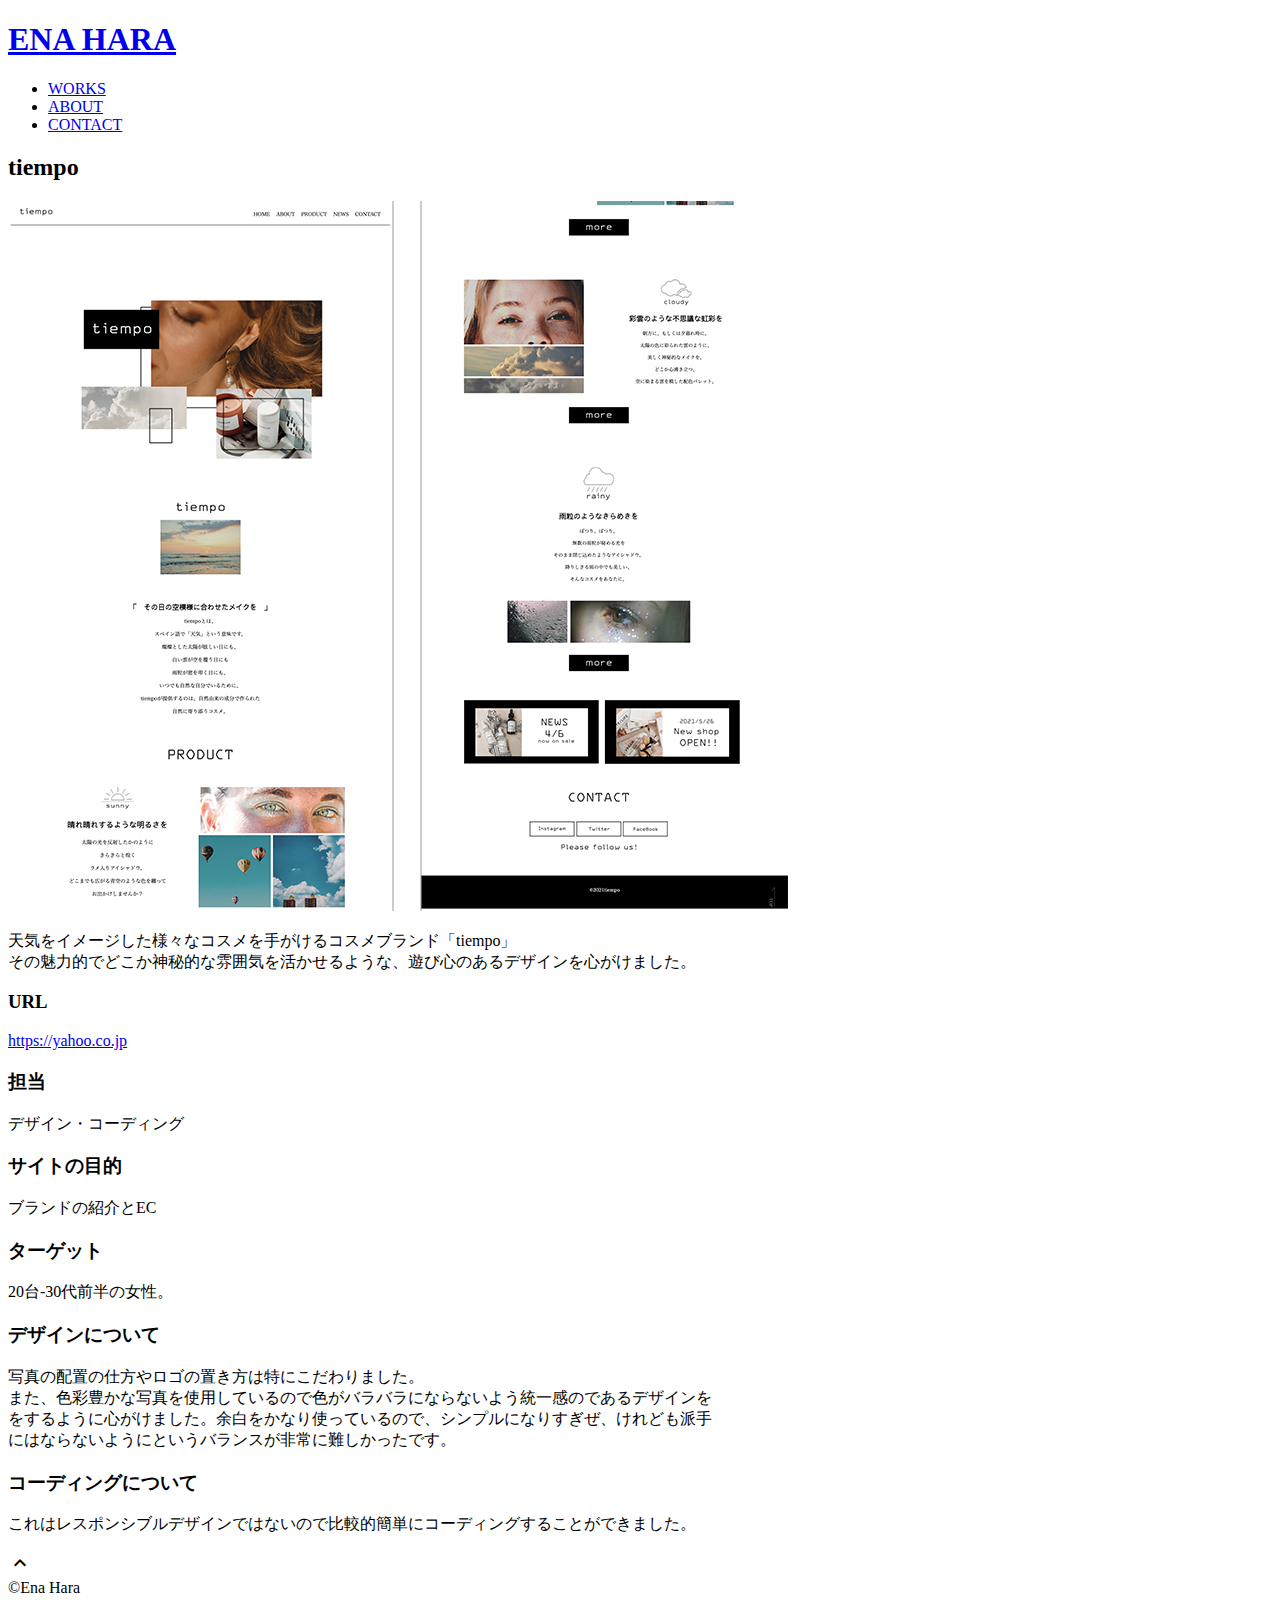
==== works-template-1.html @ 4b3c1187 "Create works-template-1.html" ====
<!DOCTYPE html>
<html>
<head>
  <meta charset="utf-8">
  <meta name="viewport" content="width=device-width,initial-scale=1.0,user-scalable=no">
  <meta property='og:type' content='website'>
  <meta property='og:title' content='WebデザイナーTARO YAMADA ポートフォリオ'>
  <meta property='og:url' content='URLが入る'>
  <meta property='og:description' content='TARO YAMADAのポートフォリオサイトです。'>
  <meta property="og:image" content="img/ogp.png">
  <meta name="description" content="TARO YAMADAのポートフォリオサイトです" />
  <title>Ena Hara ポートフォリオ</title>
  <link rel="preconnect" href="https://fonts.gstatic.com">
  <link href="https://fonts.googleapis.com/css2?family=Montserrat:wght@400;700&display=swap" rel="stylesheet">
  <link href="https://fonts.googleapis.com/css?family=Material+Icons+Outlined" rel="stylesheet">
  <link href="css/ress.css" media="all" rel="stylesheet" type="text/css" />
  <link href="css/style.css" media="all" rel="stylesheet" type="text/css" />
  <link rel="shortcut icon" href="img/favicon.ico" />
  <link rel=”canonical” href=”URLが入る” />
</head>

<body>
  <div class="wrapper">

    <!-- header -->
    <header class="header ">
      <div class="inner">
        <h1 class="header-logo">
          <a href=".">ENA HARA</a>
        </h1>
        <nav class="header-nav">
          <ul class="header-nav-list">
            <li class="header-nav-item"><a href=".#works">WORKS</a></li>

            <li class="header-nav-item"><a href="./#about">ABOUT</a></li>
            <li class="header-nav-item"><a href="./#contact">CONTACT</a></li>
          </ul>
        </nav>
      </div>
    </header>
    <!-- /header -->

    <main class="content">

      <article class="article">
        <div class="article-inner">
          <h2 class="article-title">tiempo</h2>
          <p class="article-img">
            <img src="img/tiempo-preview.jpg" alt="1">
          </p>
          <div class="article-body">
            <p>
              天気をイメージした様々なコスメを手がけるコスメブランド「tiempo」</br>
              その魅力的でどこか神秘的な雰囲気を活かせるような、遊び心のあるデザインを心がけました。

            </p>
            <h3 class="article-info-title">URL</h3>
            <p><a href="https://yahoo.co.jp" target="_blank" rel="noopener">https://yahoo.co.jp</a></p>
            <h3 class="article-info-title">担当</h3>
            <p>デザイン・コーディング</p>
            <h3 class="article-info-title">サイトの目的</h3>
            <p>ブランドの紹介とEC</p>
            <h3 class="article-info-title">ターゲット</h3>
            <p>20台-30代前半の女性。
            </p>
            <h3 class="article-info-title">デザインについて</h3>
            <p>
              写真の配置の仕方やロゴの置き方は特にこだわりました。<br>
              また、色彩豊かな写真を使用しているので色がバラバラにならないよう統一感のであるデザインを<br>
              をするように心がけました。余白をかなり使っているので、シンプルになりすぎぜ、けれども派手<br>
              にはならないようにというバランスが非常に難しかったです。
            </p>
            <h3 class="article-info-title">コーディングについて</h3>
            <p>
              これはレスポンシブルデザインではないので比較的簡単にコーディングすることができました。
            </p>
          </div>
          <!-- <div class="home-link">
            <a href="./#works">Works一覧へ</a>
          </div> -->
        </div>
      </article>

      <div class="page-top" id="js-page-top">
        <span class="material-icons-outlined">expand_less</span>
      </div>
    </main>

    <!-- footer -->
    <footer class="footer">
      <div class="copyright">&copy;Ena Hara</div>
    </footer>
    <!-- /footer -->

  </div>
  <script src="https://ajax.googleapis.com/ajax/libs/jquery/3.5.1/jquery.min.js"></script>
  <script type='text/javascript' src="js/script.js"></script>
</body>
</html>
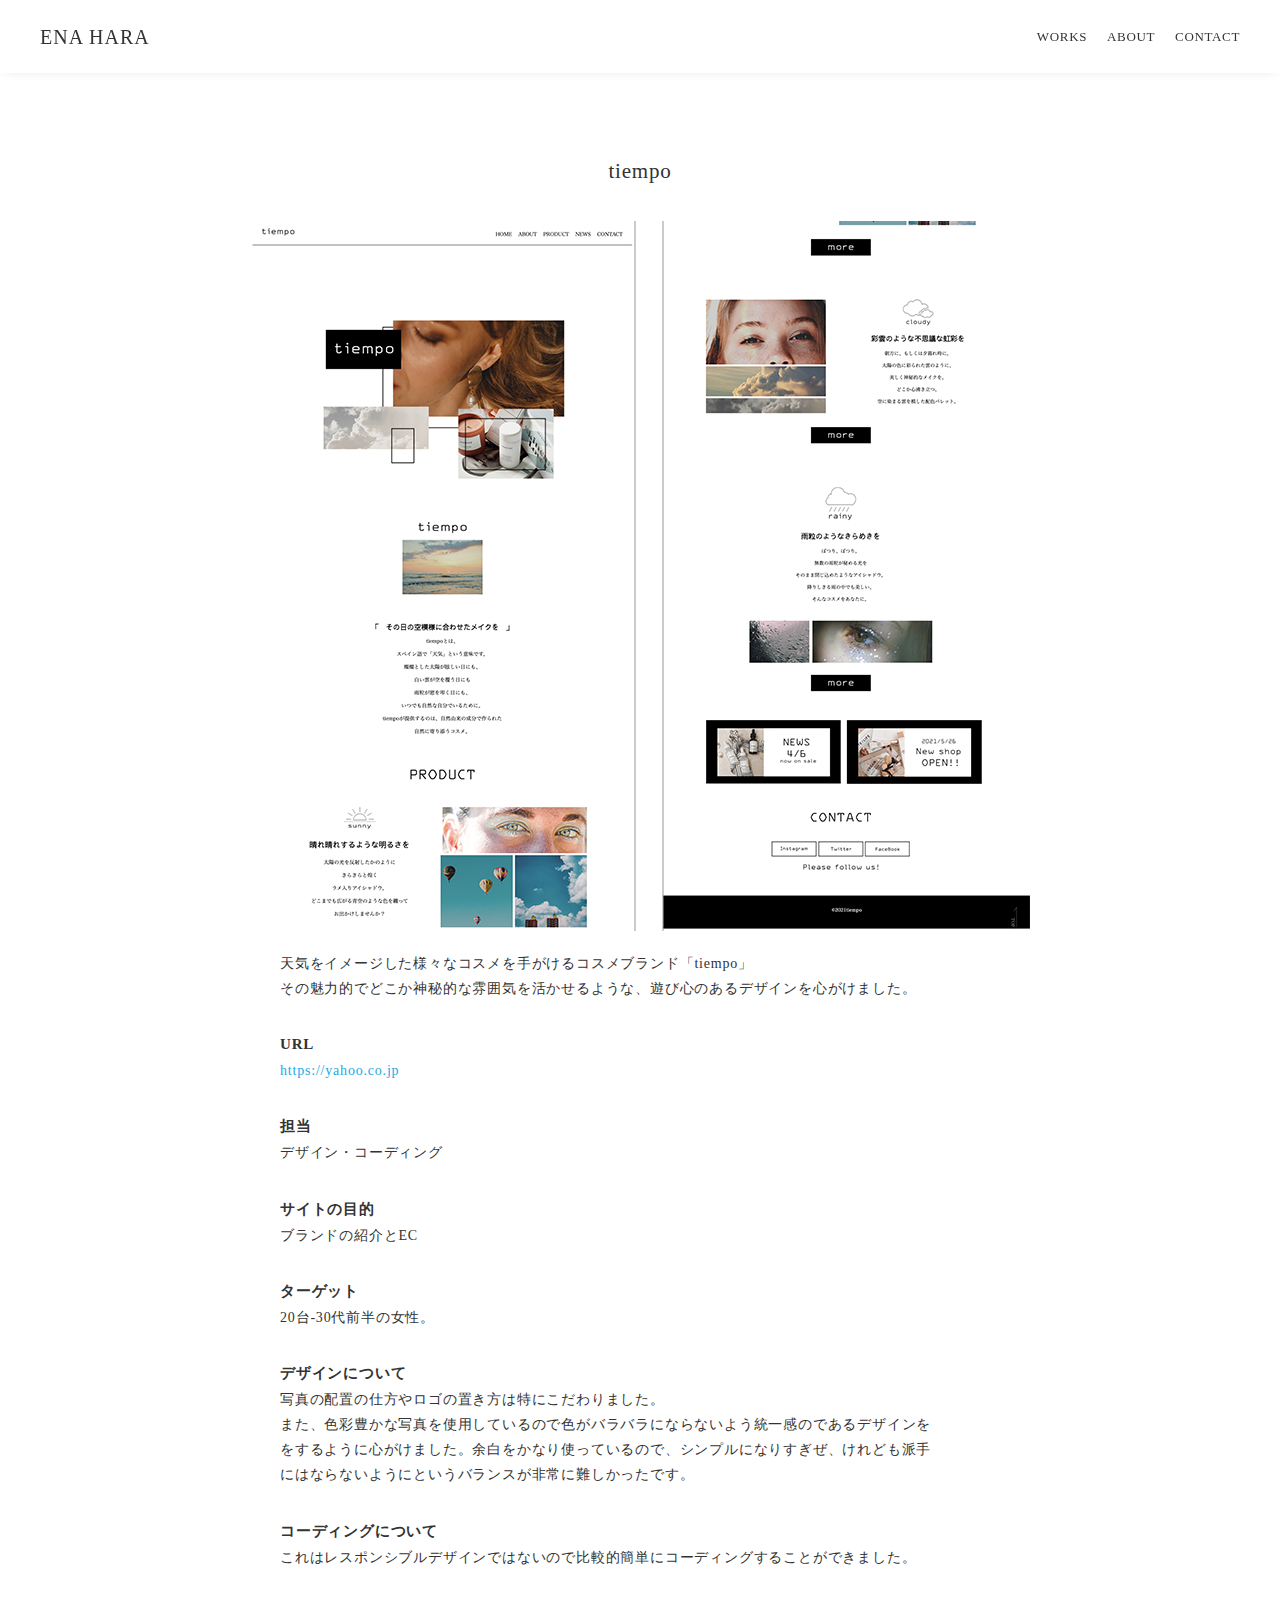
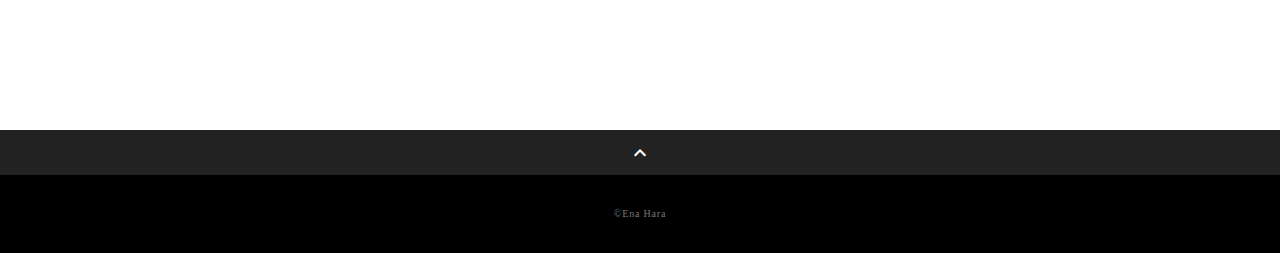
==== commit a8c5492c: "Update works-template-1.html" ====
--- a/works-template-1.html
+++ b/works-template-1.html
@@ -13,8 +13,8 @@
   <link rel="preconnect" href="https://fonts.gstatic.com">
   <link href="https://fonts.googleapis.com/css2?family=Montserrat:wght@400;700&display=swap" rel="stylesheet">
   <link href="https://fonts.googleapis.com/css?family=Material+Icons+Outlined" rel="stylesheet">
-  <link href="css/ress.css" media="all" rel="stylesheet" type="text/css" />
-  <link href="css/style.css" media="all" rel="stylesheet" type="text/css" />
+  <link href="ress.css" media="all" rel="stylesheet" type="text/css" />
+  <link href="style.css" media="all" rel="stylesheet" type="text/css" />
   <link rel="shortcut icon" href="img/favicon.ico" />
   <link rel=”canonical” href=”URLが入る” />
 </head>
--- a/ress.css
+++ b/ress.css
@@ -0,0 +1,283 @@
+/*!
+ * ress.css • v3.0.1
+ * MIT License
+ * github.com/filipelinhares/ress
+ */
+
+/* # =================================================================
+   # Global selectors
+   # ================================================================= */
+
+html {
+  box-sizing: border-box;
+  word-break: normal;
+  -moz-tab-size: 4;
+  tab-size: 4;
+
+  -webkit-text-size-adjust: 100%; /* Prevent adjustments of font size after orientation changes in iOS */
+}
+
+*,
+::before,
+::after {
+  box-sizing: inherit;
+  background-repeat: no-repeat; /* Set `background-repeat: no-repeat` to all elements and pseudo elements */
+}
+
+::before,
+::after {
+  vertical-align: inherit;
+  text-decoration: inherit; /* Inherit text-decoration and vertical align to ::before and ::after pseudo elements */
+}
+
+* {
+  margin: 0;
+  padding: 0; /* Reset `padding` and `margin` of all elements */
+}
+
+/* # =================================================================
+   # General elements
+   # ================================================================= */
+
+hr {
+  overflow: visible; /* Show the overflow in Edge and IE */
+  height: 0; /* Add the correct box sizing in Firefox */
+}
+
+details,
+main {
+  display: block; /* Render the `main` element consistently in IE. */
+}
+
+summary {
+  display: list-item; /* Add the correct display in all browsers */
+}
+
+small {
+  font-size: 80%; /* Set font-size to 80% in `small` elements */
+}
+
+[hidden] {
+  display: none; /* Add the correct display in IE */
+}
+
+abbr[title] {
+  /* Add the correct text decoration in Chrome, Edge, IE, Opera, and Safari */
+  text-decoration: underline;
+  text-decoration: underline dotted;
+  border-bottom: none; /* Remove the bottom border in Chrome 57 */
+}
+
+a {
+  background-color: transparent; /* Remove the gray background on active links in IE 10 */
+}
+
+a:active,
+a:hover {
+  outline-width: 0; /* Remove the outline when hovering in all browsers */
+}
+
+code,
+kbd,
+pre,
+samp {
+  font-family: monospace, monospace; /* Specify the font family of code elements */
+}
+
+pre {
+  font-size: 1em; /* Correct the odd `em` font sizing in all browsers */
+}
+
+b,
+strong {
+  font-weight: bolder; /* Add the correct font weight in Chrome, Edge, and Safari */
+}
+
+/* https://gist.github.com/unruthless/413930 */
+sub,
+sup {
+  position: relative;
+  font-size: 75%;
+  line-height: 0;
+  vertical-align: baseline;
+}
+
+sub {
+  bottom: -.25em;
+}
+
+sup {
+  top: -.5em;
+}
+
+/* # =================================================================
+   # Forms
+   # ================================================================= */
+
+input {
+  border-radius: 0;
+}
+
+/* Replace pointer cursor in disabled elements */
+[disabled] {
+  cursor: default;
+}
+
+[type="number"]::-webkit-inner-spin-button,
+[type="number"]::-webkit-outer-spin-button {
+  height: auto; /* Correct the cursor style of increment and decrement buttons in Chrome */
+}
+
+[type="search"] {
+  outline-offset: -2px; /* Correct the outline style in Safari */
+
+  -webkit-appearance: textfield; /* Correct the odd appearance in Chrome and Safari */
+}
+
+[type="search"]::-webkit-search-decoration {
+  -webkit-appearance: none; /* Remove the inner padding in Chrome and Safari on macOS */
+}
+
+textarea {
+  overflow: auto; /* Internet Explorer 11+ */
+  resize: vertical; /* Specify textarea resizability */
+}
+
+button,
+input,
+optgroup,
+select,
+textarea {
+  font: inherit; /* Specify font inheritance of form elements */
+}
+
+optgroup {
+  font-weight: bold; /* Restore the font weight unset by the previous rule */
+}
+
+button {
+  overflow: visible; /* Address `overflow` set to `hidden` in IE 8/9/10/11 */
+}
+
+button,
+select {
+  text-transform: none; /* Firefox 40+, Internet Explorer 11- */
+}
+
+/* Apply cursor pointer to button elements */
+button,
+[type="button"],
+[type="reset"],
+[type="submit"],
+[role="button"] {
+  cursor: pointer;
+  color: inherit;
+}
+
+/* Remove inner padding and border in Firefox 4+ */
+button::-moz-focus-inner,
+[type="button"]::-moz-focus-inner,
+[type="reset"]::-moz-focus-inner,
+[type="submit"]::-moz-focus-inner {
+  padding: 0;
+  border-style: none;
+}
+
+/* Replace focus style removed in the border reset above */
+button:-moz-focusring,
+[type="button"]::-moz-focus-inner,
+[type="reset"]::-moz-focus-inner,
+[type="submit"]::-moz-focus-inner {
+  outline: 1px dotted ButtonText;
+}
+
+button,
+html [type="button"],
+/* Prevent a WebKit bug where (2) destroys native `audio` and `video`controls in Android 4 */
+[type="reset"],
+[type="submit"] {
+  -webkit-appearance: button; /* Correct the inability to style clickable types in iOS */
+}
+
+/* Remove the default button styling in all browsers */
+button,
+input,
+select,
+textarea {
+  border-style: none;
+  background-color: transparent;
+}
+
+/* Style select like a standard input */
+select {
+  -webkit-appearance: none; /* Chrome 41+ */
+  -moz-appearance: none; /* Firefox 36+ */
+}
+
+select::-ms-expand {
+  display: none; /* Internet Explorer 11+ */
+}
+
+select::-ms-value {
+  color: currentColor; /* Internet Explorer 11+ */
+}
+
+legend {
+  display: table; /* Correct the text wrapping in Edge and IE */
+  max-width: 100%; /* Correct the text wrapping in Edge and IE */
+  max-width: 100%; /* Correct the text wrapping in Edge 18- and IE */
+  white-space: normal; /* Correct the text wrapping in Edge and IE */
+  color: inherit; /* Correct the color inheritance from `fieldset` elements in IE */
+  border: 0; /* Correct `color` not being inherited in IE 8/9/10/11 */
+}
+
+::-webkit-file-upload-button {
+  font: inherit; /* Change font properties to `inherit` in Chrome and Safari */
+  color: inherit;
+  /* Correct the inability to style clickable types in iOS and Safari */
+
+  -webkit-appearance: button;
+}
+
+/* # =================================================================
+   # Specify media element style
+   # ================================================================= */
+
+img {
+  border-style: none; /* Remove border when inside `a` element in IE 8/9/10 */
+}
+
+/* Add the correct vertical alignment in Chrome, Firefox, and Opera */
+progress {
+  vertical-align: baseline;
+}
+
+/* # =================================================================
+   # Accessibility
+   # ================================================================= */
+
+/* Hide content from screens but not screenreaders */
+@media screen {
+  [hidden~="screen"] {
+    display: inherit;
+  }
+  [hidden~="screen"]:not(:active):not(:focus):not(:target) {
+    position: absolute !important;
+    clip: rect(0 0 0 0) !important;
+  }
+}
+
+/* Specify the progress cursor of updating elements */
+[aria-busy="true"] {
+  cursor: progress;
+}
+
+/* Specify the pointer cursor of trigger elements */
+[aria-controls] {
+  cursor: pointer;
+}
+
+/* Specify the unstyled cursor of disabled, not-editable, or otherwise inoperable elements */
+[aria-disabled] {
+  cursor: default;
+}
--- a/style.css
+++ b/style.css
@@ -0,0 +1,512 @@
+body {
+  font-size: 14px;
+  line-height: 1.8;
+  letter-spacing: .8px;
+  color: #333;
+}
+
+h2{
+  font-weight:normal!important;
+}
+.sentence p{
+  color:white;
+  font-size: 14px;
+  text-align:center;
+}
+
+a {
+  transition: opacity .3s;
+  text-decoration: none;
+  color: #1ca9e3;
+}
+
+.s-logo{
+  max-width: 70%!important;
+}
+
+img {
+  max-width: 100%;
+  height: auto;
+  vertical-align: bottom;
+  border-style: none;
+}
+
+ul,
+li {
+  list-style: none;
+}
+
+.pc-only {
+  display: block;
+}
+
+.sp-only {
+  display: none;
+}
+
+/*--------------------------------
+ レイアウト
+---------------------------------*/
+.wrapper {
+  padding-top: 73px;
+}
+
+.section {
+  padding: 90px 30px;
+}
+
+.section:nth-of-type(odd) {
+  background-color: #f7f7f7;
+}
+
+.inner {
+  max-width: 1340px;
+  margin: 0 auto;
+  padding: 0 60px;
+}
+
+.in{
+  max-width: 1340px;
+  margin: 0 auto;
+  padding: 60px 30px;
+  height: 45vh;
+}
+.sentence{
+  border:1px solid white;
+  padding:20px;
+}
+
+
+/*--------------------------------
+ 見出し
+---------------------------------*/
+.title {
+  font-size: 34px;
+  line-height: 1;
+  margin-bottom: 40px;
+  text-align: center;
+  letter-spacing: .05em;
+  color: #333;
+  font-family: 'Raleway', sans-serif;
+}
+
+.lead {
+  margin-bottom: 30px;
+}
+
+/*--------------------------------
+ヘッダー
+---------------------------------*/
+.header {
+  position: fixed;
+  top: 0;
+  z-index: 1;
+  width: 100%;
+  background-color: #fff;
+  box-shadow: 0 5px 10px -6px rgba(0,0,0,.1);
+}
+
+.header .inner {
+  display: flex;
+  align-items: center;
+  justify-content: space-between;
+  padding: 20px 40px;
+}
+
+.header-logo {
+  font-size: 20px;
+  font-weight:normal!important;
+  line-height: 1.2;
+  margin-right: 20px;
+  letter-spacing: .05em;
+}
+
+.header-logo a {
+  color: #333;
+}
+
+.header-nav-list {
+  display: flex;
+  justify-content: space-between;
+}
+
+.header-nav-item:not(:last-child) {
+  margin-right: 20px;
+}
+
+.header-nav-item a {
+  position: relative;
+  font-size: 13px;
+  display: inline-block;
+  padding: 5px 0;
+  transition: .3s;
+  letter-spacing: .05em;
+  color: #333;
+}
+.header-nav-item a:after {
+  position: absolute;
+  bottom: 0;
+  left: 50%;
+  width: 0;
+  height: 3px;
+  content: "";
+  transition: .3s;
+  -webkit-transform: translateX(-50%);
+  transform: translateX(-50%);
+  background-color: #333;
+}
+
+.header-nav-item a:hover:after {
+  width: 100%;
+}
+
+/*--------------------------------
+ メインビジュアル
+---------------------------------*/
+.main-visual {
+  max-width: 100%;
+  height: 85vh;
+  background-size:cover;
+  background-position:center;
+}
+
+/*--------------------------------
+ Concept
+---------------------------------*/
+#concept{
+  display: flex;
+  flex-wrap: wrap;
+  width: 100%;
+  margin: 0 auto;
+  height: 45vh;
+}
+
+/*--------------------------------
+ Works
+---------------------------------*/
+#works{
+  background:white;
+}
+.works-list {
+  display: flex;
+  flex-wrap: wrap;
+  margin-bottom: -40px;
+}
+.article-img{
+  text-align:center;
+}
+.works-item {
+  width: 31.74603%;
+  margin-right: 1.58730%;
+  margin-bottom: 40px;
+  color: #333;
+}
+
+.works-item:hover {
+  opacity: .9;
+}
+
+.works-item:nth-of-type(3n) {
+  margin-right: 0;
+}
+
+.works-img img {
+  border: 1px solid #e6e6e6;
+  height: 280px;
+}
+
+.works-name {
+  font-size: 12px;
+  font-weight: bold;
+  margin-top: 8px;
+}
+
+.works-info {
+  font-size: 10px;
+}
+
+/*--------------------------------
+ Skill
+---------------------------------*/
+#skill{
+  background:white;
+}
+.skill-list {
+  display: flex;
+  flex-wrap: wrap;
+  justify-content: space-between;
+  margin-bottom: -50px;
+}
+
+.skill-item {
+  display: flex;
+  align-items: flex-start;
+  justify-content: space-between;
+  width: 48%;
+  margin-bottom: 50px;
+}
+
+.skill-img {
+  width: 60px;
+  height: auto;
+  margin-right: 20px;
+}
+
+.skill-body {
+  flex: 1;
+}
+
+.skill-name {
+  margin-bottom: 3px;
+}
+
+/*--------------------------------
+ About
+---------------------------------*/
+
+
+.profile {
+  display: flex;
+  flex-wrap: wrap;
+  max-width: 800px;
+  margin: 0 auto;
+}
+.profile-img {
+  width: 20%;
+  margin-right: 30px;
+  border-radius: 50%;
+}
+.profile-img img {
+  border-radius: 50%;
+}
+.profile-body {
+  flex: 1;
+  margin-top:30px;
+  padding:20px;
+  background: rgba(255,255,255,0.4);
+}
+
+.profile-body p:not(:last-child) {
+  margin-bottom: 30px;
+}
+
+/*--------------------------------
+ Contact
+---------------------------------*/
+#contact{
+  background:white;
+}
+.contact {
+  text-align: center;
+}
+
+.contact-item:not(:last-child) {
+  margin-right: 10px;
+}
+
+.contact-text {
+  margin-top: 10px;
+}
+/*--------------------------------
+ ページトップ
+---------------------------------*/
+.page-top {
+  font-weight: bold;
+  padding: 10px;
+  cursor: pointer;
+  text-align: center;
+  background-color: #222222;
+}
+
+.page-top .material-icons-outlined {
+  vertical-align: bottom;
+  color: #fff;
+}
+
+/*--------------------------------
+ フッター
+---------------------------------*/
+.footer {
+  padding: 30px;
+  background-color: black;
+}
+
+.copyright {
+  font-size: 10px;
+  text-align: center;
+  color: #797979;
+}
+
+/*--------------------------------
+ 下層：Worksページ
+---------------------------------*/
+.article {
+  padding: 80px 0;
+}
+
+.article-inner {
+  max-width: 1040px;
+  margin: 0 auto;
+  padding: 0 20px;
+}
+
+.article-title {
+  margin-bottom: 30px;
+  text-align: center;
+}
+
+.article-img {
+  margin-bottom: 20px;
+}
+
+.article-body {
+  max-width: 720px;
+  margin: 0 auto;
+  margin-bottom: 80px;
+}
+
+.article-info-title {
+  font-size: 15px;
+}
+
+.article-body img {
+  margin-bottom: 30px;
+}
+
+.article-body p {
+  margin-bottom: 30px;
+}
+
+.home-link {
+  text-align: center;
+}
+
+/*media Queries 767
+----------------------------------------------------*/
+@media screen and (max-width: 767px) {
+  body {
+    font-size: 13px;
+    line-height: 1.7;
+  }
+
+  .pc-only {
+    display: none;
+  }
+
+  .sp-only {
+    display: block;
+  }
+
+  /* 見出し */
+  .title {
+    font-size: 26px;
+    margin-bottom: 20px;
+  }
+
+  /* レイアウト */
+  .wrapper {
+    padding-top: 57px;
+  }
+
+  .section {
+    padding: 60px 0;
+  }
+
+  .inner {
+    padding: 0 20px;
+  }
+
+  /* ヘッダー */
+  .header .inner {
+    padding: 15px;
+  }
+
+  .header-logo {
+    font-size: 15px;
+    margin-right: 15px;
+  }
+
+  .header-nav-item:not(:last-child) {
+    margin-right: 10px;
+  }
+
+  .header-nav-item a {
+    font-size: 10px;
+  }
+
+  .header-nav-item a:after {
+    display: none;
+  }
+
+  /*  メインビジュアル */
+  .main-visual {
+    height: 75vh;
+  }
+
+  .main-visual-inner {
+    padding: 0 20px;
+  }
+
+  .main-visual-title {
+    font-size: 30px;
+  }
+  .main-visual-subtitle {
+    font-size: 16px;
+    margin-bottom: 20px;
+  }
+
+  /* Works */
+  .works-name {
+    font-size: 10px;
+  }
+
+  .works-list {
+    justify-content: space-between;
+  }
+
+  .works-item {
+    flex: 0 0 48%;
+    margin-right: 0;
+    margin-bottom: 30px;
+  }
+
+  /* Skill */
+  .skill-list {
+    display: block;
+    margin-bottom: 0;
+  }
+
+  .skill-item {
+    width: 100%;
+    margin-bottom: 35px;
+  }
+
+  .skill-item:last-child {
+    margin-bottom: 0;
+  }
+
+  /* About */
+  .profile {
+    display: block;
+  }
+  
+  .profile-img {
+    width: 150px;
+    margin: 0 auto;
+    margin-bottom: 25px;
+  }
+
+  .profile-body p:not(:last-child) {
+    margin-bottom: 20px;
+  }
+
+  /* フッター */
+  .footer {
+    padding: 20px;
+  }
+
+  /* 下層ページ */
+  .article {
+    padding: 50px 0;
+  }
+}
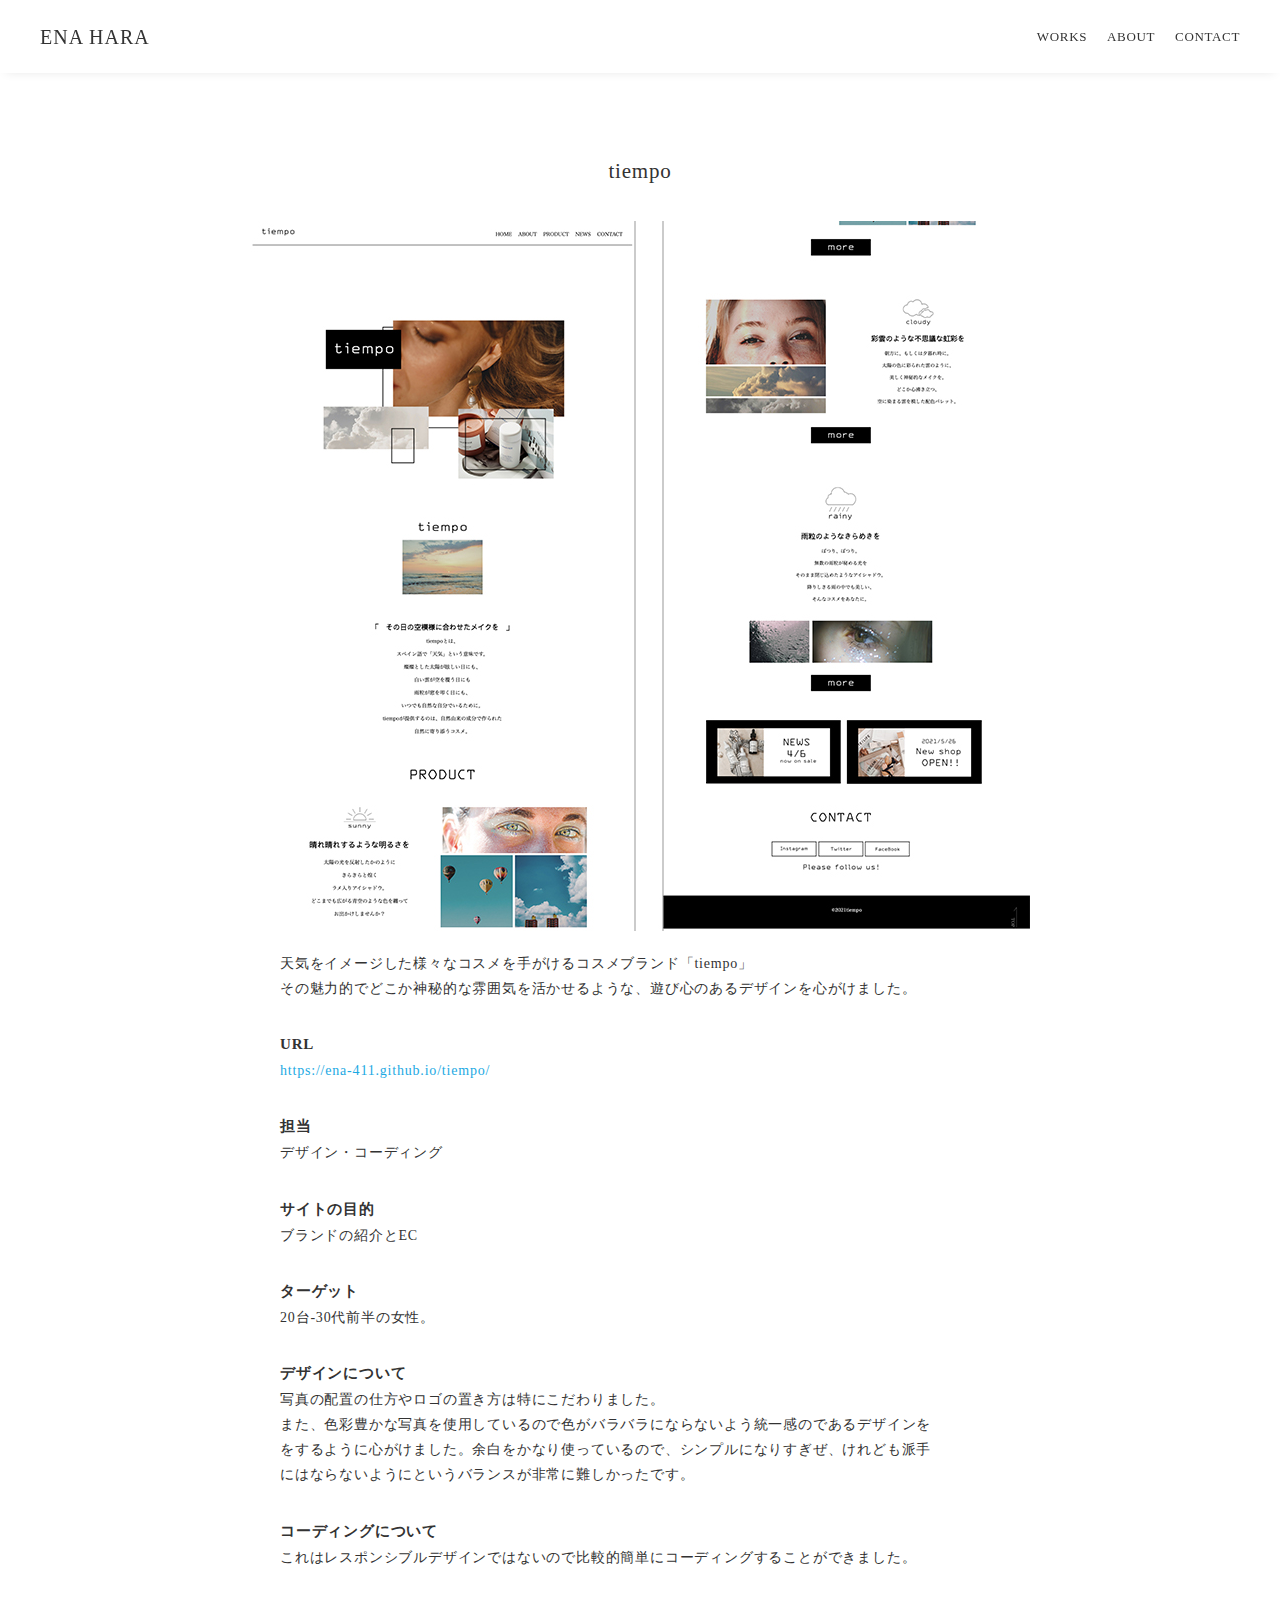
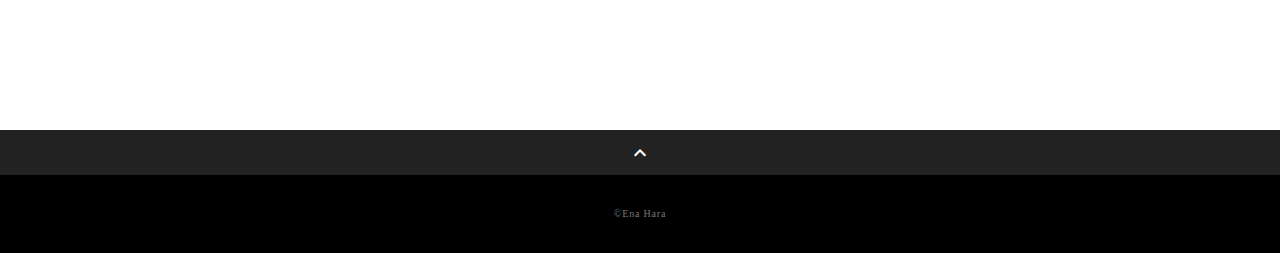
==== commit 0eca97ea: "Update works-template-1.html" ====
--- a/works-template-1.html
+++ b/works-template-1.html
@@ -4,11 +4,11 @@
   <meta charset="utf-8">
   <meta name="viewport" content="width=device-width,initial-scale=1.0,user-scalable=no">
   <meta property='og:type' content='website'>
-  <meta property='og:title' content='WebデザイナーTARO YAMADA ポートフォリオ'>
+  <meta property='og:title' content='WebデザイナーENA HARA ポートフォリオ'>
   <meta property='og:url' content='URLが入る'>
-  <meta property='og:description' content='TARO YAMADAのポートフォリオサイトです。'>
+  <meta property='og:description' content='ENA HARAのポートフォリオサイトです。'>
   <meta property="og:image" content="img/ogp.png">
-  <meta name="description" content="TARO YAMADAのポートフォリオサイトです" />
+  <meta name="description" content="ENA HARAのポートフォリオサイトです" />
   <title>Ena Hara ポートフォリオ</title>
   <link rel="preconnect" href="https://fonts.gstatic.com">
   <link href="https://fonts.googleapis.com/css2?family=Montserrat:wght@400;700&display=swap" rel="stylesheet">
@@ -52,10 +52,9 @@
             <p>
               天気をイメージした様々なコスメを手がけるコスメブランド「tiempo」</br>
               その魅力的でどこか神秘的な雰囲気を活かせるような、遊び心のあるデザインを心がけました。
-
             </p>
             <h3 class="article-info-title">URL</h3>
-            <p><a href="https://yahoo.co.jp" target="_blank" rel="noopener">https://yahoo.co.jp</a></p>
+            <p><a href="https://ena-411.github.io/tiempo/" target="_blank" rel="noopener">https://ena-411.github.io/tiempo/</a></p>
             <h3 class="article-info-title">担当</h3>
             <p>デザイン・コーディング</p>
             <h3 class="article-info-title">サイトの目的</h3>
@@ -94,6 +93,6 @@
 
   </div>
   <script src="https://ajax.googleapis.com/ajax/libs/jquery/3.5.1/jquery.min.js"></script>
-  <script type='text/javascript' src="js/script.js"></script>
+  <script type='text/javascript' src="script.js"></script>
 </body>
 </html>
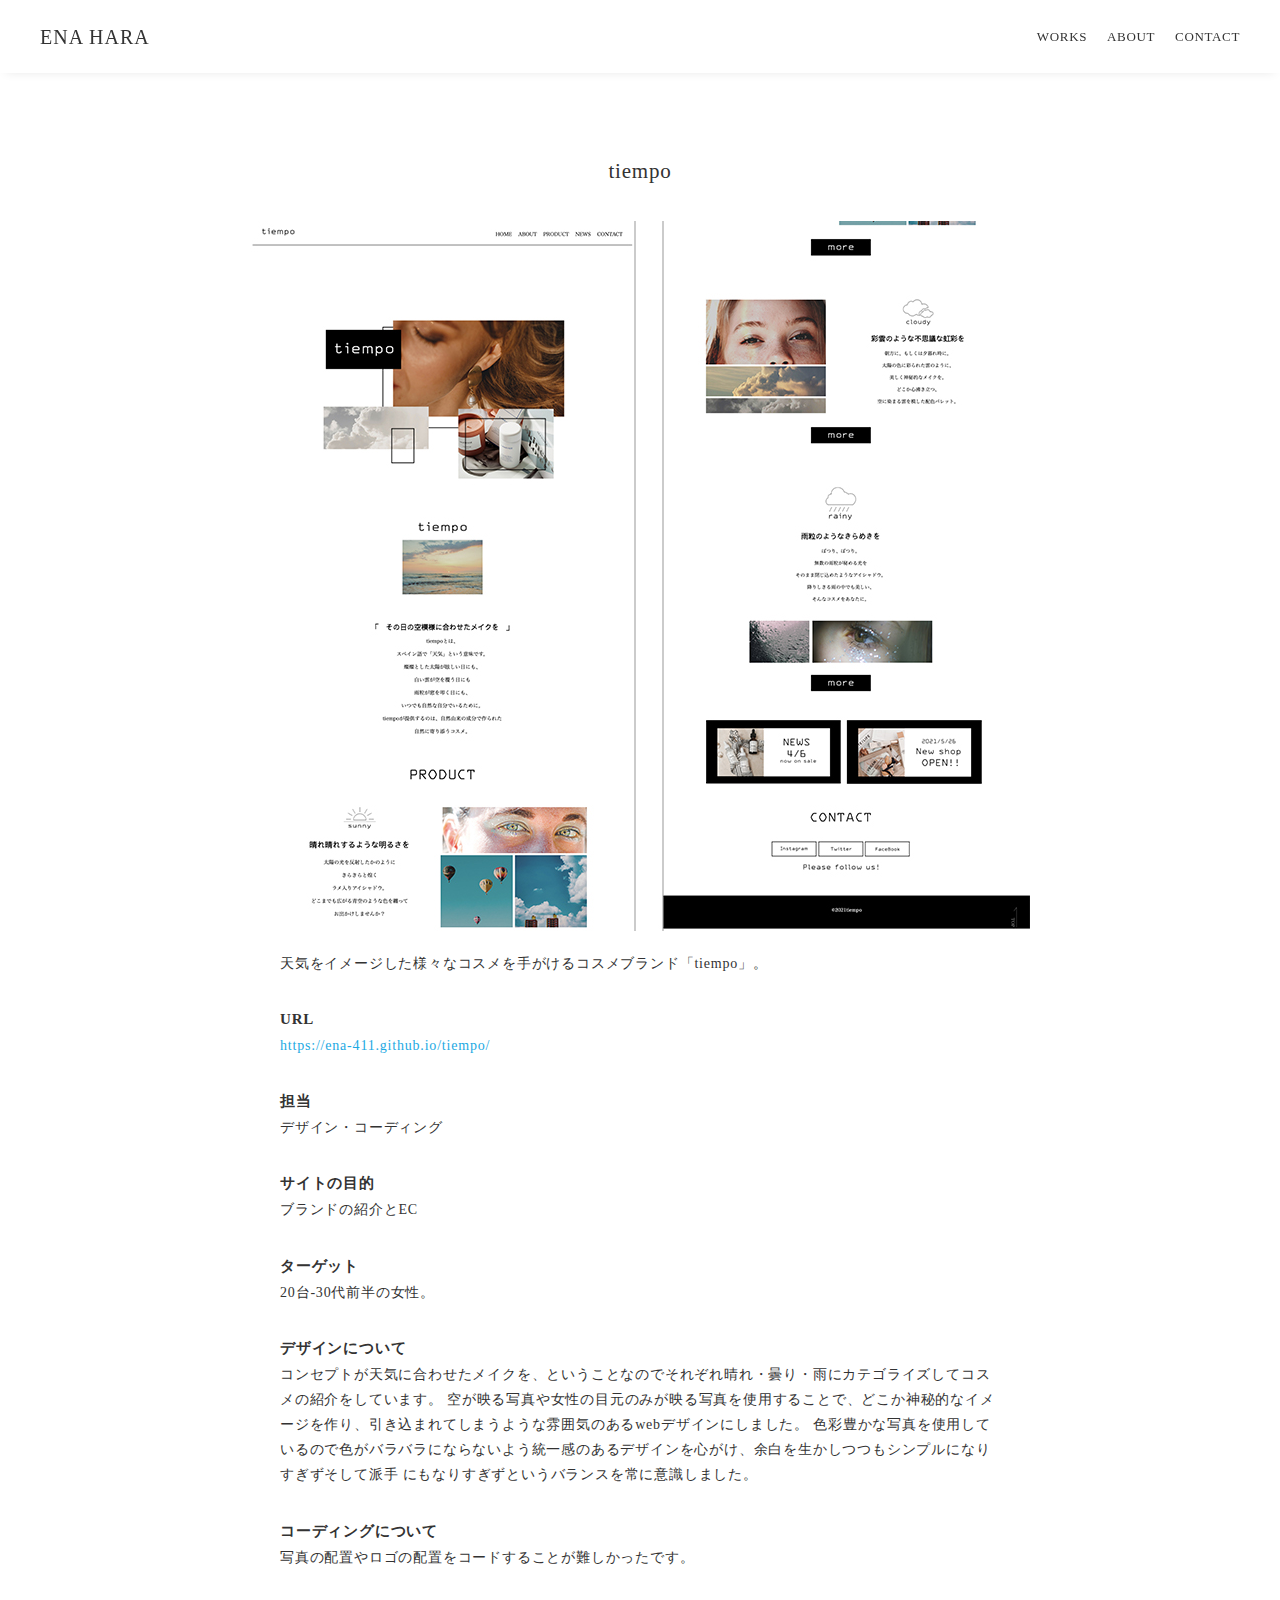
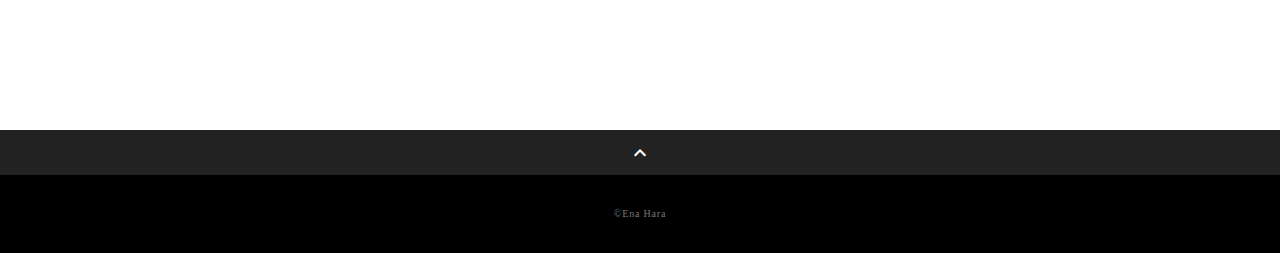
==== commit b8cf153e: "Update works-template-1.html" ====
--- a/works-template-1.html
+++ b/works-template-1.html
@@ -50,8 +50,7 @@
           </p>
           <div class="article-body">
             <p>
-              天気をイメージした様々なコスメを手がけるコスメブランド「tiempo」</br>
-              その魅力的でどこか神秘的な雰囲気を活かせるような、遊び心のあるデザインを心がけました。
+              天気をイメージした様々なコスメを手がけるコスメブランド「tiempo」。
             </p>
             <h3 class="article-info-title">URL</h3>
             <p><a href="https://ena-411.github.io/tiempo/" target="_blank" rel="noopener">https://ena-411.github.io/tiempo/</a></p>
@@ -64,14 +63,14 @@
             </p>
             <h3 class="article-info-title">デザインについて</h3>
             <p>
-              写真の配置の仕方やロゴの置き方は特にこだわりました。<br>
-              また、色彩豊かな写真を使用しているので色がバラバラにならないよう統一感のであるデザインを<br>
-              をするように心がけました。余白をかなり使っているので、シンプルになりすぎぜ、けれども派手<br>
-              にはならないようにというバランスが非常に難しかったです。
+              コンセプトが天気に合わせたメイクを、ということなのでそれぞれ晴れ・曇り・雨にカテゴライズしてコスメの紹介をしています。
+              空が映る写真や女性の目元のみが映る写真を使用することで、どこか神秘的なイメージを作り、引き込まれてしまうような雰囲気のあるwebデザインにしました。
+              色彩豊かな写真を使用しているので色がバラバラにならないよう統一感のあるデザインを心がけ、余白を生かしつつもシンプルになりすぎずそして派手
+              にもなりすぎずというバランスを常に意識しました。
             </p>
             <h3 class="article-info-title">コーディングについて</h3>
             <p>
-              これはレスポンシブルデザインではないので比較的簡単にコーディングすることができました。
+              写真の配置やロゴの配置をコードすることが難しかったです。
             </p>
           </div>
           <!-- <div class="home-link">
--- a/style.css
+++ b/style.css
@@ -469,6 +469,9 @@
     margin-right: 0;
     margin-bottom: 30px;
   }
+  .works-img img{
+    height:150px!important;
+  }
 
   /* Skill */
   .skill-list {
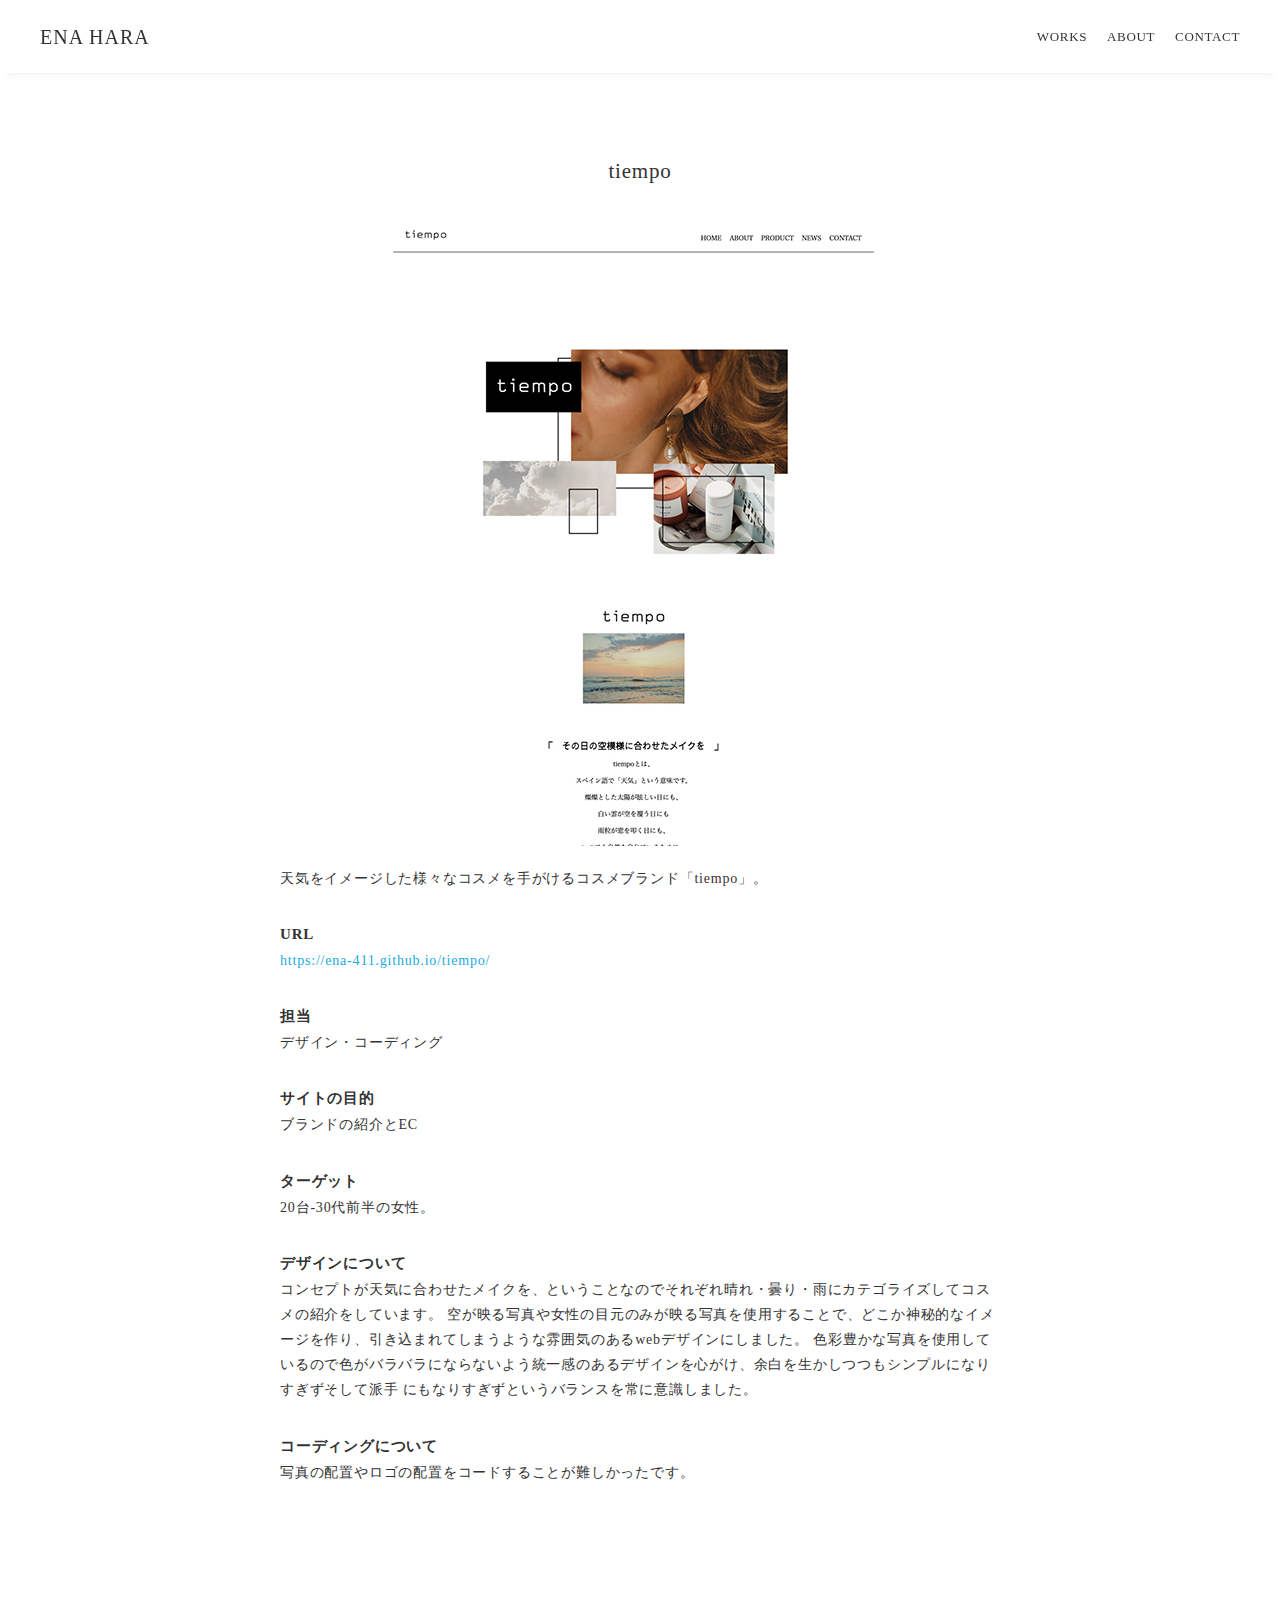
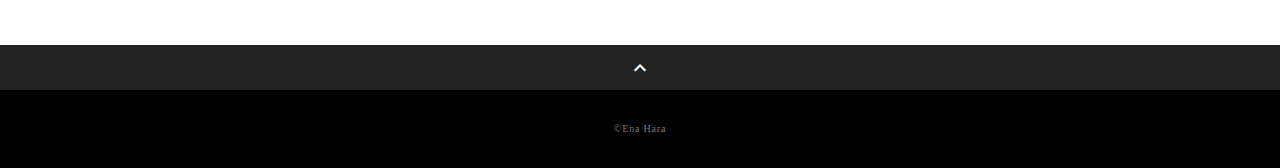
==== commit 953b454a: "Update works-template-1.html" ====
--- a/works-template-1.html
+++ b/works-template-1.html
@@ -46,7 +46,7 @@
         <div class="article-inner">
           <h2 class="article-title">tiempo</h2>
           <p class="article-img">
-            <img src="img/tiempo-preview.jpg" alt="1">
+            <img src="img/tiempo-1.jpg" alt="1">
           </p>
           <div class="article-body">
             <p>
--- a/style.css
+++ b/style.css
@@ -179,6 +179,8 @@
   width: 100%;
   margin: 0 auto;
   height: 45vh;
+  background-size:cover;
+  background-repeat:no-repeat;
 }
 
 /*--------------------------------
@@ -212,7 +214,6 @@
 
 .works-img img {
   border: 1px solid #e6e6e6;
-  height: 280px;
 }
 
 .works-name {
@@ -289,7 +290,9 @@
 .profile-body p:not(:last-child) {
   margin-bottom: 30px;
 }
-
+.section{
+  background-size:cover;
+}
 /*--------------------------------
  Contact
 ---------------------------------*/
@@ -470,7 +473,7 @@
     margin-bottom: 30px;
   }
   .works-img img{
-    height:150px!important;
+/*     height:150px!important; */
   }
 
   /* Skill */
